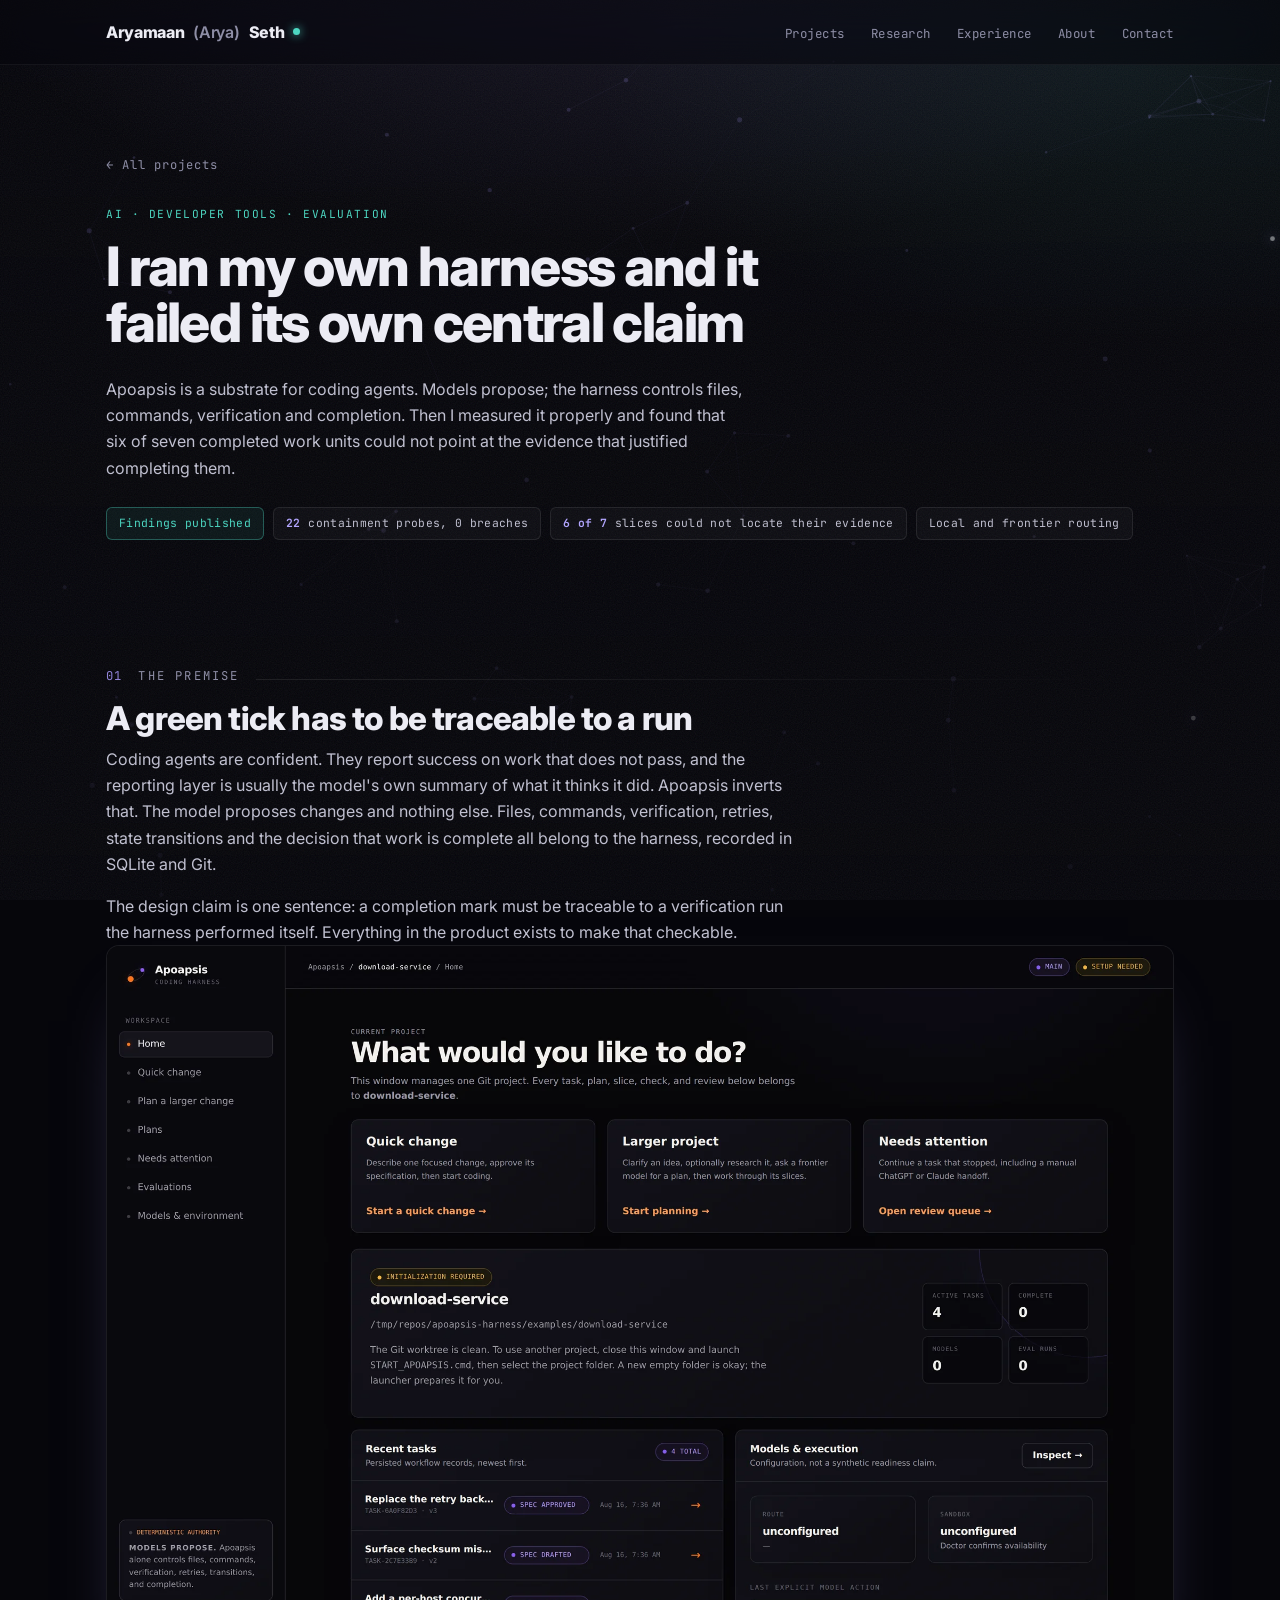
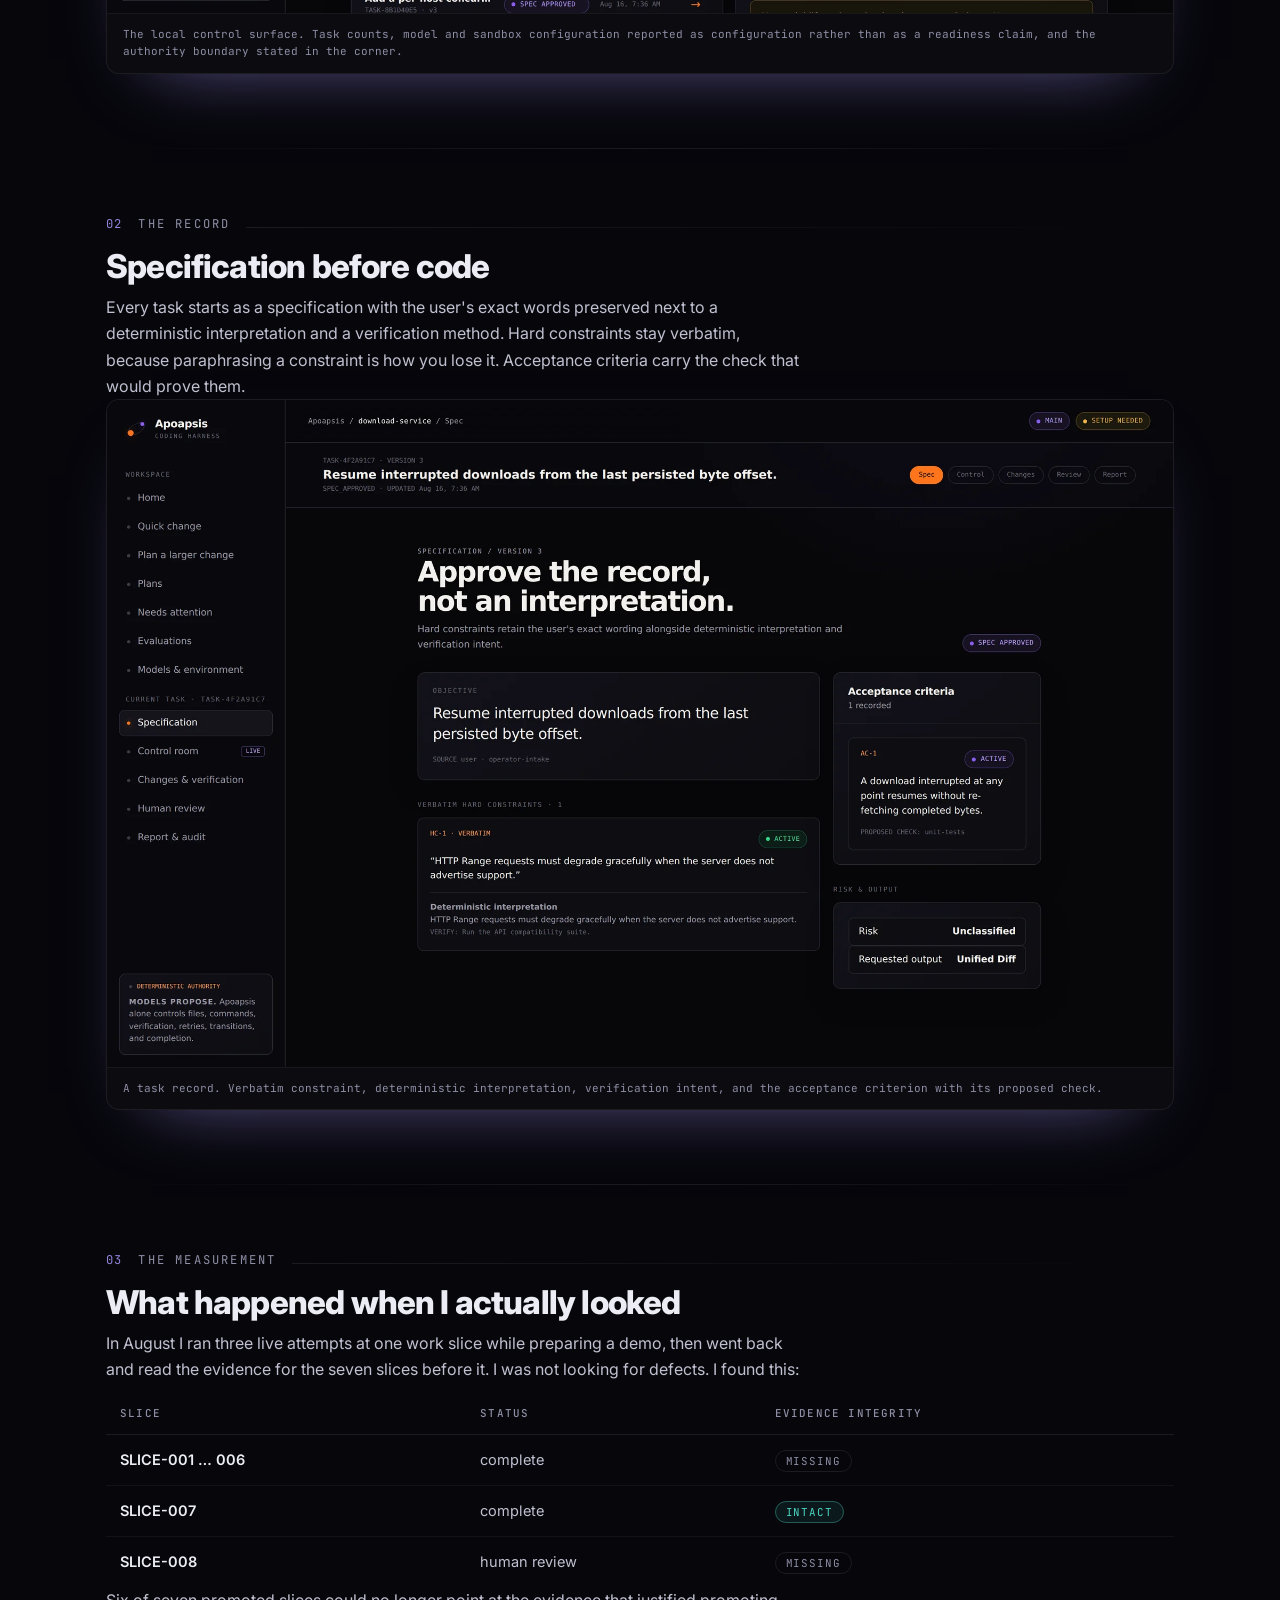
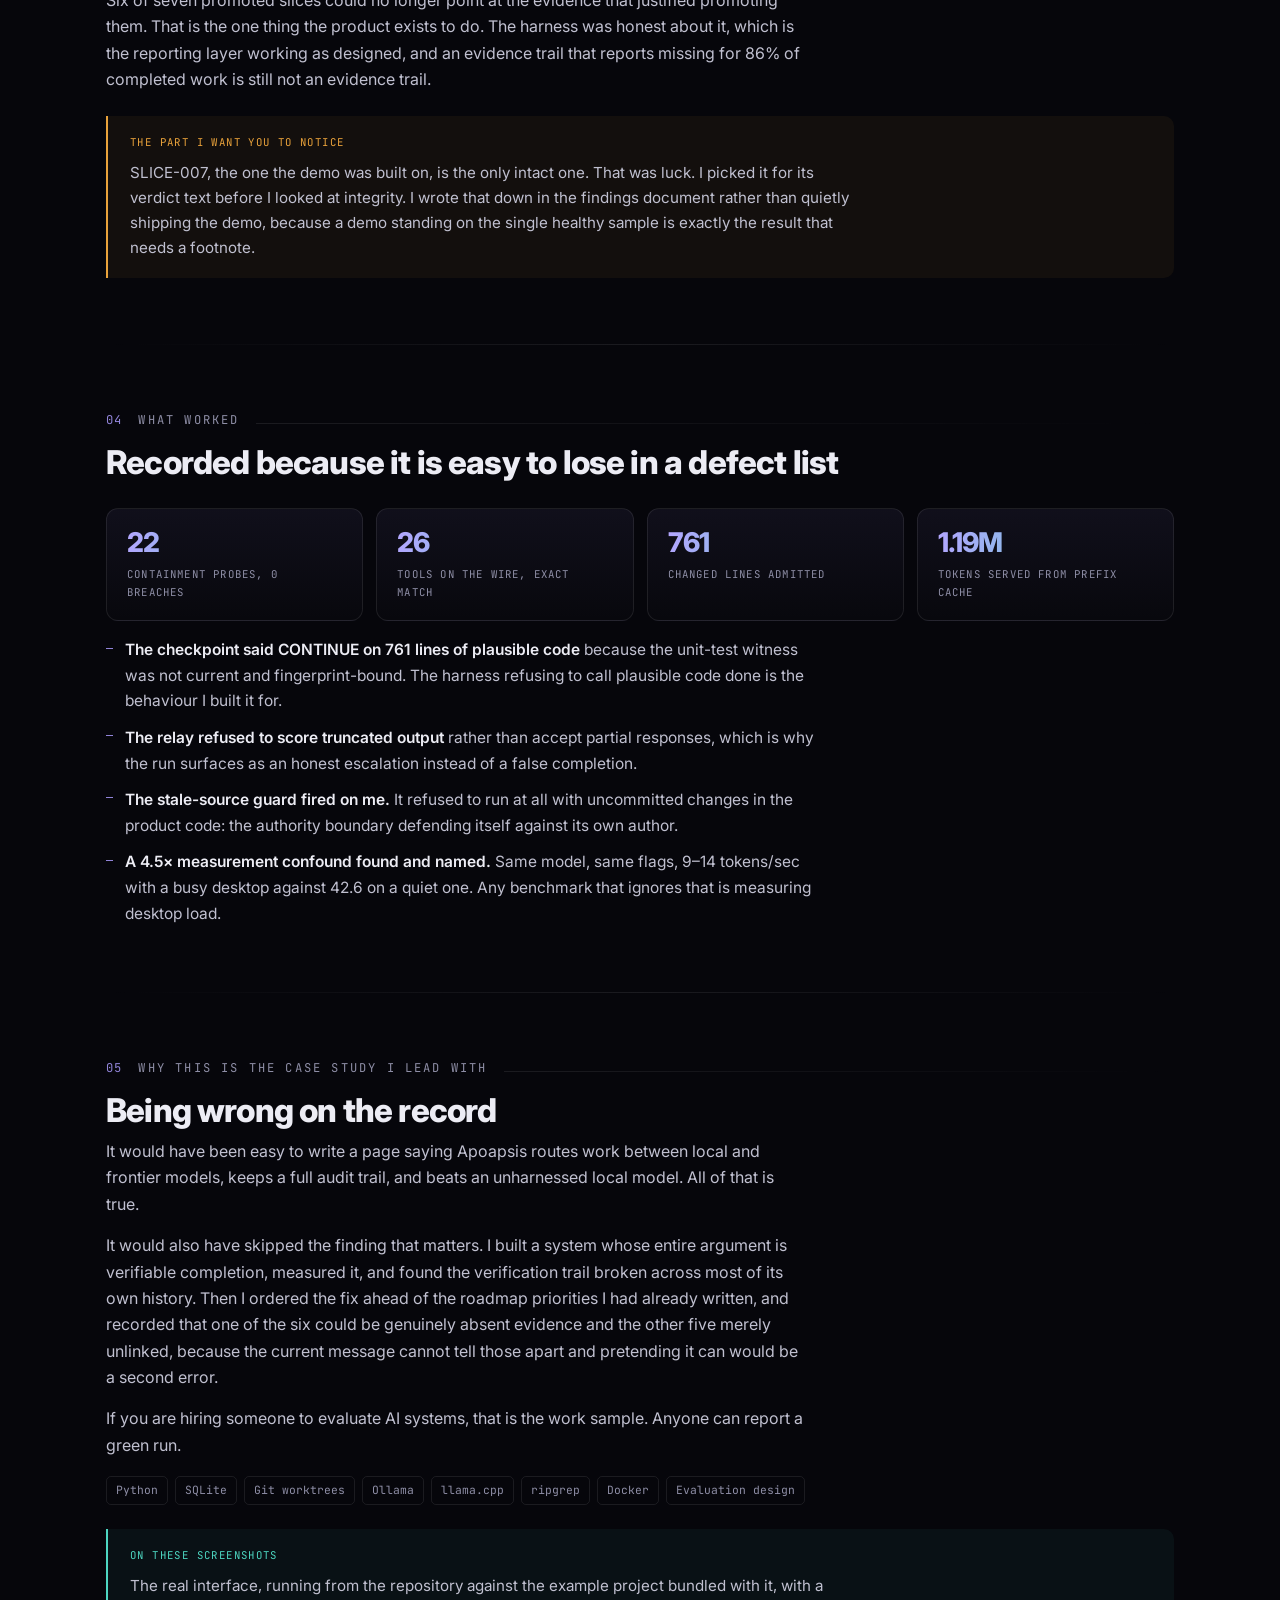
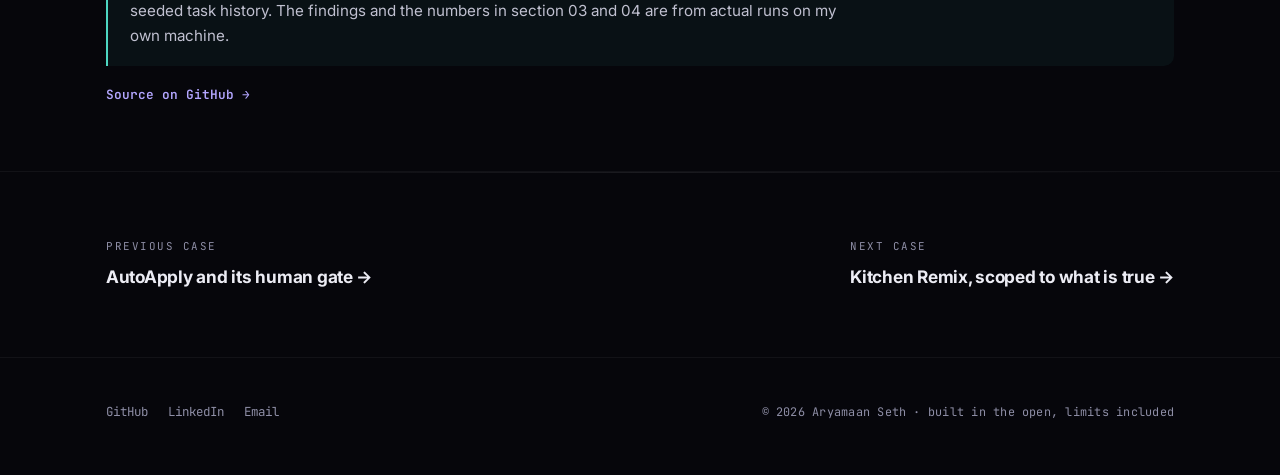
==== projects/apoapsis.html @ 11e4b6fd "Add case-study pages for all five projects - Verity: rewritten from paper-only to live on real capit" ====
<!DOCTYPE html>
<html lang="en">
<head>
<meta charset="UTF-8">
<meta name="viewport" content="width=device-width, initial-scale=1.0">
<title>Apoapsis Harness — verification layer for coding agents | Aryamaan Seth</title>
<meta name="description" content="A harness where models propose and the system controls verification. Then I measured it and found six of seven completed slices could not locate their own evidence.">
<meta name="author" content="Aryamaan Seth">
<meta property="og:title" content="Apoapsis Harness — verification layer for coding agents | Aryamaan Seth">
<meta property="og:description" content="A harness where models propose and the system controls verification. Then I measured it and found six of seven completed slices could not locate their own evidence.">
<meta property="og:type" content="article">
<meta property="og:url" content="https://adrianseth1.github.io/projects/apoapsis.html">
<meta property="og:image" content="https://adrianseth1.github.io/assets/apoapsis-overview.webp">
<meta name="twitter:card" content="summary_large_image">
<meta name="twitter:title" content="Apoapsis Harness — verification layer for coding agents | Aryamaan Seth">
<meta name="twitter:description" content="A harness where models propose and the system controls verification. Then I measured it and found six of seven completed slices could not locate their own evidence.">
<meta name="twitter:image" content="https://adrianseth1.github.io/assets/apoapsis-overview.webp">
<link rel="icon" type="image/svg+xml" href="../favicon.svg">
<link rel="icon" type="image/png" sizes="32x32" href="../favicon-32.png">
<link rel="apple-touch-icon" href="../apple-touch-icon.png">
<link rel="canonical" href="https://adrianseth1.github.io/projects/apoapsis.html">
<meta name="theme-color" content="#06060b">
<link rel="preconnect" href="https://fonts.googleapis.com">
<link rel="preconnect" href="https://fonts.gstatic.com" crossorigin>
<link href="https://fonts.googleapis.com/css2?family=Inter:wght@400;500;600;700;800;900&family=JetBrains+Mono:wght@400;500;600&display=swap" rel="stylesheet">
<link rel="stylesheet" href="../assets/site.css">
</head>
<body class="case">

<a class="skip-link" href="#story">Skip to the case study</a>
<div class="progress" id="prog"></div>
<canvas id="neural" aria-hidden="true"></canvas>
<div class="veil" aria-hidden="true"></div>
<div class="grain" aria-hidden="true"></div>

<nav id="nav">
  <div class="nav-in">
    <a href="../index.html#top" class="logo">Aryamaan <span class="alias">(Arya)</span> Seth<span class="dot"></span></a>
    <ul id="menu">
      <li><a href="../index.html#projects">Projects</a></li>
      <li><a href="../index.html#research">Research</a></li>
      <li><a href="../index.html#experience">Experience</a></li>
      <li><a href="../index.html#about">About</a></li>
      <li><a href="../index.html#contact">Contact</a></li>
    </ul>
    <button class="burger" id="burger" aria-label="Menu" aria-controls="menu" aria-expanded="false">
      <span></span><span></span><span></span>
    </button>
  </div>
</nav>

<main id="top">

<header class="case-hero"><div class="wrap">
  <a class="backlink" href="../index.html#projects">&larr; All projects</a>
  <span class="ptag">AI &middot; Developer tools &middot; Evaluation</span>
  <h1 class="fade">I ran my own harness and it failed its own central claim</h1>
  <p class="sub fade" style="animation-delay:.15s">Apoapsis is a substrate for coding agents. Models propose; the
    harness controls files, commands, verification and completion. Then I measured it properly and found that six of
    seven completed work units could not point at the evidence that justified completing them.</p>
  <div class="badges fade" style="animation-delay:.28s">
    <span class="badge hot">Findings published</span>
    <span class="badge"><b>22</b> containment probes, 0 breaches</span>
    <span class="badge"><b>6 of 7</b> slices could not locate their evidence</span>
    <span class="badge">Local and frontier routing</span>
  </div>
</div></header>

<section id="story"><div class="wrap">
  <div class="shead rv"><span class="snum">01</span><span class="slabel">The premise</span><span class="srule"></span></div><h2 class="rv">A green tick has to be traceable to a run</h2>
  <p>Coding agents are confident. They report success on work that does not pass, and the reporting layer is usually
  the model's own summary of what it thinks it did. Apoapsis inverts that. The model proposes changes and nothing
  else. Files, commands, verification, retries, state transitions and the decision that work is complete all belong to
  the harness, recorded in SQLite and Git.</p>
  <p>The design claim is one sentence: a completion mark must be traceable to a verification run the harness performed
  itself. Everything in the product exists to make that checkable.</p>
  <figure class="fig rv">
  <a href="../assets/apoapsis-overview.webp" target="_blank" rel="noopener"><img src="../assets/apoapsis-overview.webp" alt="The local control surface. Task counts, model and sandbox configuration reported as configuration rather than as a readiness claim, and the authority boundary stated in the corner." loading="lazy"></a>
  <figcaption>The local control surface. Task counts, model and sandbox configuration reported as configuration rather than as a readiness claim, and the authority boundary stated in the corner.</figcaption>
</figure>
</div></section>

<section><div class="wrap">
  <div class="shead rv"><span class="snum">02</span><span class="slabel">The record</span><span class="srule"></span></div><h2 class="rv">Specification before code</h2>
  <p>Every task starts as a specification with the user's exact words preserved next to a deterministic interpretation
  and a verification method. Hard constraints stay verbatim, because paraphrasing a constraint is how you lose it.
  Acceptance criteria carry the check that would prove them.</p>
  <figure class="fig rv">
  <a href="../assets/apoapsis-task.webp" target="_blank" rel="noopener"><img src="../assets/apoapsis-task.webp" alt="A task record. Verbatim constraint, deterministic interpretation, verification intent, and the acceptance criterion with its proposed check." loading="lazy"></a>
  <figcaption>A task record. Verbatim constraint, deterministic interpretation, verification intent, and the acceptance criterion with its proposed check.</figcaption>
</figure>
</div></section>

<section><div class="wrap">
  <div class="shead rv"><span class="snum">03</span><span class="slabel">The measurement</span><span class="srule"></span></div><h2 class="rv">What happened when I actually looked</h2>
  <p>In August I ran three live attempts at one work slice while preparing a demo, then went back and read the
  evidence for the seven slices before it. I was not looking for defects. I found this:</p>
  <table class="tbl">
    <thead><tr><th>Slice</th><th>Status</th><th>Evidence integrity</th></tr></thead>
    <tbody>
      <tr><td><b>SLICE-001 &hellip; 006</b></td><td>complete</td><td><span class="tier low">missing</span></td></tr>
      <tr><td><b>SLICE-007</b></td><td>complete</td><td><span class="tier ok">intact</span></td></tr>
      <tr><td><b>SLICE-008</b></td><td>human review</td><td><span class="tier low">missing</span></td></tr>
    </tbody>
  </table>
  <p>Six of seven promoted slices could no longer point at the evidence that justified promoting them. That is the one
  thing the product exists to do. The harness was honest about it, which is the reporting layer working as designed,
  and an evidence trail that reports missing for 86% of completed work is still not an evidence trail.</p>
  <div class="callout warn rv">
    <span class="lbl">The part I want you to notice</span>
    <p>SLICE-007, the one the demo was built on, is the only intact one. That was luck. I picked it for its verdict
    text before I looked at integrity. I wrote that down in the findings document rather than quietly shipping the
    demo, because a demo standing on the single healthy sample is exactly the result that needs a footnote.</p>
  </div>
</div></section>

<section><div class="wrap">
  <div class="shead rv"><span class="snum">04</span><span class="slabel">What worked</span><span class="srule"></span></div><h2 class="rv">Recorded because it is easy to lose in a defect list</h2>
  <div class="metrics"><div class="metric rv"><div class="v">22</div><div class="k">containment probes, 0 breaches</div></div><div class="metric rv"><div class="v">26</div><div class="k">tools on the wire, exact match</div></div><div class="metric rv"><div class="v">761</div><div class="k">changed lines admitted</div></div><div class="metric rv"><div class="v">1.19M</div><div class="k">tokens served from prefix cache</div></div></div>
  <ul class="plain">
    <li><b>The checkpoint said CONTINUE on 761 lines of plausible code</b> because the unit-test witness was not
    current and fingerprint-bound. The harness refusing to call plausible code done is the behaviour I built it
    for.</li>
    <li><b>The relay refused to score truncated output</b> rather than accept partial responses, which is why the run
    surfaces as an honest escalation instead of a false completion.</li>
    <li><b>The stale-source guard fired on me.</b> It refused to run at all with uncommitted changes in the product
    code: the authority boundary defending itself against its own author.</li>
    <li><b>A 4.5&times; measurement confound found and named.</b> Same model, same flags, 9&ndash;14 tokens/sec with a
    busy desktop against 42.6 on a quiet one. Any benchmark that ignores that is measuring desktop load.</li>
  </ul>
</div></section>

<section><div class="wrap">
  <div class="shead rv"><span class="snum">05</span><span class="slabel">Why this is the case study I lead with</span><span class="srule"></span></div><h2 class="rv">Being wrong on the record</h2>
  <p>It would have been easy to write a page saying Apoapsis routes work between local and frontier models, keeps a
  full audit trail, and beats an unharnessed local model. All of that is true.</p>
  <p>It would also have skipped the finding that matters. I built a system whose entire argument is verifiable
  completion, measured it, and found the verification trail broken across most of its own history. Then I ordered the
  fix ahead of the roadmap priorities I had already written, and recorded that one of the six could be genuinely
  absent evidence and the other five merely unlinked, because the current message cannot tell those apart and
  pretending it can would be a second error.</p>
  <p>If you are hiring someone to evaluate AI systems, that is the work sample. Anyone can report a green run.</p>
  <div class="stack rv"><span>Python</span><span>SQLite</span><span>Git worktrees</span><span>Ollama</span><span>llama.cpp</span><span>ripgrep</span><span>Docker</span><span>Evaluation design</span></div>
  <div class="callout rv">
    <span class="lbl">On these screenshots</span>
    <p>The real interface, running from the repository against the example project bundled with it, with a seeded task
    history. The findings and the numbers in section 03 and 04 are from actual runs on my own machine.</p>
  </div>
  <div class="plinks">
    <a class="repo strong" href="https://github.com/AdrianSeth1/apoapsis-harness">Source on GitHub <span class="arw">&rarr;</span></a>
  </div>
</div></section>

<section class="case-next"><div class="wrap row">
  <div><span>Previous case</span><a href="../projects/autoapply.html">AutoApply and its human gate &rarr;</a></div>
  <div><span>Next case</span><a href="../projects/kitchen-remix.html">Kitchen Remix, scoped to what is true &rarr;</a></div>
</div></section>

</main>

<footer><div class="wrap foot-in">
  <div class="foot-links">
    <a href="https://github.com/AdrianSeth1">GitHub</a>
    <a href="https://www.linkedin.com/in/aryamaanseth/">LinkedIn</a>
    <a href="mailto:aryamaanseth@gmail.com">Email</a>
  </div>
  <div class="sig">&copy; 2026 Aryamaan Seth &middot; built in the open, limits included</div>
</div></footer>
<script src="../assets/site.js" defer></script>
</body>
</html>
---- assets/site.css ----
:root{
    --bg:#06060b;
    --bg-lift:rgba(255,255,255,.028);
    --line:rgba(255,255,255,.085);
    --line-soft:rgba(255,255,255,.05);
    --text:#ececf4;
    --dim:#c0c0d0;
    --muted:#8e8ea6;
    --violet:#9184d9;
    --violet-hot:#b3a6ff;
    --teal:#4dd6c1;
    --maxw:1120px;
    --font:"Inter",system-ui,-apple-system,"Segoe UI",Roboto,Helvetica,Arial,sans-serif;
    --mono:"JetBrains Mono",ui-monospace,SFMono-Regular,Menlo,monospace;
  }

  *{margin:0;padding:0;box-sizing:border-box}
  html{scroll-behavior:smooth;-webkit-text-size-adjust:100%}
  body{
    background:var(--bg);color:var(--text);font-family:var(--font);
    line-height:1.65;overflow-x:hidden;-webkit-font-smoothing:antialiased;
  }
  ::selection{background:rgba(145,132,217,.35);color:#fff}
  :focus-visible{outline:2px solid var(--teal);outline-offset:3px;border-radius:3px}
  a{color:inherit;text-decoration:none}
  img{max-width:100%}
  .skip-link{position:fixed;z-index:100;top:10px;left:10px;padding:9px 13px;border-radius:6px;
    background:var(--teal);color:#06110f;font-weight:700;transform:translateY(-160%);transition:transform .2s}
  .skip-link:focus{transform:none}

  /* ─── background layers ─────────────────────────────── */
  #neural{position:fixed;inset:0;z-index:0;display:block}
  .veil{
    position:fixed;inset:0;z-index:1;pointer-events:none;
    background:
      radial-gradient(90% 60% at 50% -10%, rgba(145,132,217,.14), transparent 62%),
      radial-gradient(70% 50% at 88% 8%, rgba(77,214,193,.07), transparent 60%),
      linear-gradient(180deg, rgba(6,6,11,.30) 0%, rgba(6,6,11,.62) 45%, rgba(6,6,11,.86) 100%);
  }
  .grain{
    position:fixed;inset:0;z-index:1;pointer-events:none;opacity:.22;
    background-image:url("data:image/svg+xml,%3Csvg xmlns='http://www.w3.org/2000/svg' width='140' height='140'%3E%3Cfilter id='n'%3E%3CfeTurbulence type='fractalNoise' baseFrequency='.85' numOctaves='3'/%3E%3C/filter%3E%3Crect width='140' height='140' filter='url(%23n)' opacity='.32'/%3E%3C/svg%3E");
  }
  nav,main,footer,.progress{position:relative;z-index:3}

  /* ─── scroll progress ───────────────────────────────── */
  .progress{position:fixed;top:0;left:0;height:2px;width:0;z-index:60;
    background:linear-gradient(90deg,var(--violet),var(--teal));
    box-shadow:0 0 12px rgba(145,132,217,.7)}

  /* ─── nav ───────────────────────────────────────────── */
  nav{position:fixed;top:0;left:0;right:0;z-index:50;
    background:rgba(6,6,11,.55);backdrop-filter:blur(16px) saturate(140%);
    border-bottom:1px solid var(--line-soft);transition:background .3s,border-color .3s}
  nav.stuck{background:rgba(6,6,11,.82);border-bottom-color:var(--line)}
  .nav-in{max-width:var(--maxw);margin:0 auto;padding:0 26px;height:64px;
    display:flex;align-items:center;justify-content:space-between;gap:20px}
  .logo{font-weight:800;letter-spacing:-.02em;font-size:1rem;display:flex;align-items:center;gap:9px;white-space:nowrap}
  .logo .alias{color:var(--muted);font-weight:600}
  .logo .dot{width:7px;height:7px;border-radius:50%;background:var(--teal);
    box-shadow:0 0 10px var(--teal);animation:breathe 3.4s ease-in-out infinite}
  @keyframes breathe{0%,100%{opacity:1;transform:scale(1)}50%{opacity:.45;transform:scale(.78)}}
  nav ul{display:flex;gap:26px;list-style:none}
  nav ul a{font-family:var(--mono);font-size:.78rem;letter-spacing:.04em;color:var(--muted);
    position:relative;padding:4px 0;transition:color .25s}
  nav ul a:hover{color:var(--text)}
  nav ul a.on{color:var(--text)}
  nav ul a::after{content:"";position:absolute;left:0;right:100%;bottom:-2px;height:1.5px;border-radius:2px;
    background:linear-gradient(90deg,var(--violet),var(--teal));transition:right .3s cubic-bezier(.2,.7,.3,1)}
  nav ul a.on::after,nav ul a:hover::after{right:0}
  .burger{display:none;background:none;border:0;cursor:pointer;width:40px;height:40px;padding:9px}
  .burger span{display:block;width:20px;height:1.6px;background:var(--text);margin:4px auto;border-radius:2px;
    transition:transform .3s,opacity .3s}
  nav.open .burger span:nth-child(1){transform:translateY(5.6px) rotate(45deg)}
  nav.open .burger span:nth-child(2){opacity:0}
  nav.open .burger span:nth-child(3){transform:translateY(-5.6px) rotate(-45deg)}

  /* ─── layout ────────────────────────────────────────── */
  .wrap{max-width:var(--maxw);margin:0 auto;padding:0 26px}
  section{padding:104px 0;position:relative}
  section + section::before{content:"";position:absolute;top:0;left:0;right:0;height:1px;
    background:linear-gradient(90deg,transparent 8%,var(--line) 50%,transparent 92%)}

  /* ─── hero ──────────────────────────────────────────── */
  .hero{position:relative;min-height:100vh;min-height:100svh;
    display:flex;flex-direction:column;justify-content:center;padding:120px 0 90px}
  .eyebrow{font-family:var(--mono);font-size:.74rem;letter-spacing:.16em;text-transform:uppercase;
    color:var(--teal);display:flex;align-items:center;gap:11px;margin-bottom:26px}
  .eyebrow::before{content:"";width:26px;height:1px;background:var(--teal);opacity:.6}
  h1{font-size:clamp(2.5rem,7.2vw,5rem);line-height:1.03;font-weight:800;letter-spacing:-.035em;max-width:15ch}
  h1 em{font-style:normal;
    background:linear-gradient(100deg,var(--violet-hot) 0%,var(--teal) 92%);
    -webkit-background-clip:text;background-clip:text;color:transparent}
  .sub{margin-top:26px;max-width:58ch;color:var(--dim);font-size:clamp(1rem,1.5vw,1.16rem)}
  .readouts{display:flex;flex-wrap:wrap;gap:9px;margin-top:34px}
  .readout{font-family:var(--mono);font-size:.74rem;letter-spacing:.02em;color:var(--dim);
    border:1px solid var(--line);background:rgba(255,255,255,.03);backdrop-filter:blur(8px);
    border-radius:6px;padding:7px 13px;display:flex;align-items:center;gap:8px;transition:border-color .3s,transform .3s}
  .readout:hover{border-color:rgba(145,132,217,.5);transform:translateY(-2px)}
  .readout b{color:var(--violet-hot);font-weight:600}
  .readout::before{content:"";width:4px;height:4px;border-radius:50%;background:var(--teal);flex:none;opacity:.8}
  .cta{display:flex;gap:13px;flex-wrap:wrap;margin-top:40px}
  .btn{font-size:.92rem;font-weight:600;padding:13px 24px;border-radius:8px;
    transition:transform .28s cubic-bezier(.2,.7,.3,1),box-shadow .28s,border-color .28s,background .28s;
    display:inline-flex;align-items:center;gap:9px}
  .btn.primary{background:linear-gradient(100deg,var(--violet) 0%,#7d6fd0 55%,var(--teal) 190%);color:#0a0813;
    box-shadow:0 10px 34px -12px rgba(145,132,217,.85)}
  .btn.primary:hover{transform:translateY(-3px);box-shadow:0 18px 44px -12px rgba(145,132,217,1)}
  .btn.ghost{border:1px solid var(--line);color:var(--text);background:rgba(255,255,255,.02);backdrop-filter:blur(8px)}
  .btn.ghost:hover{transform:translateY(-3px);border-color:rgba(145,132,217,.55);background:rgba(145,132,217,.09)}
  .btn .arw{transition:transform .28s}
  .btn:hover .arw{transform:translateX(3px)}
  .hint{position:absolute;bottom:34px;left:26px;font-family:var(--mono);font-size:.68rem;
    letter-spacing:.22em;text-transform:uppercase;color:var(--muted);display:flex;align-items:center;gap:10px}
  .hint i{display:block;width:1px;height:34px;background:linear-gradient(180deg,var(--teal),transparent);
    animation:drip 2.4s ease-in-out infinite}
  @keyframes drip{0%,100%{opacity:.25;transform:scaleY(.5);transform-origin:top}50%{opacity:1;transform:scaleY(1)}}
  .fade{opacity:0;animation:rise .85s cubic-bezier(.2,.7,.3,1) forwards}
  @keyframes rise{from{opacity:0;transform:translateY(24px)}to{opacity:1;transform:none}}

  /* ─── section headers ───────────────────────────────── */
  .shead{display:flex;align-items:baseline;gap:16px;margin-bottom:14px}
  .snum{font-family:var(--mono);font-size:.76rem;color:var(--violet);letter-spacing:.1em}
  .slabel{font-family:var(--mono);font-size:.76rem;letter-spacing:.18em;text-transform:uppercase;color:var(--muted)}
  .srule{flex:1;height:1px;background:linear-gradient(90deg,var(--line),transparent)}
  h2{font-size:clamp(1.75rem,3.6vw,2.5rem);font-weight:800;letter-spacing:-.025em;line-height:1.15}
  .lede{color:var(--muted);max-width:62ch;margin-top:12px;font-size:1rem}

  /* ─── project slabs ─────────────────────────────────── */
  .projects{margin-top:52px;display:flex;flex-direction:column;gap:18px}
  .proj{position:relative;overflow:hidden;border:1px solid var(--line);border-radius:16px;
    background:linear-gradient(180deg,rgba(255,255,255,.035),rgba(255,255,255,.012));
    backdrop-filter:blur(10px);padding:30px 32px;display:grid;grid-template-columns:64px 1fr;gap:6px 22px;
    transition:transform .4s cubic-bezier(.2,.7,.3,1),border-color .4s,box-shadow .4s}
  .proj::before{content:"";position:absolute;inset:0;pointer-events:none;opacity:0;transition:opacity .4s;
    background:radial-gradient(460px circle at var(--mx,50%) var(--my,50%),rgba(145,132,217,.16),transparent 62%)}
  .proj:hover::before{opacity:1}
  .proj:hover{transform:translateY(-4px);border-color:rgba(145,132,217,.42);
    box-shadow:0 22px 60px -30px rgba(145,132,217,.75)}
  .proj .idx{font-family:var(--mono);font-size:.78rem;color:var(--violet);
    padding-top:5px;letter-spacing:.06em;position:relative}
  .proj .idx::after{content:"";position:absolute;left:2px;top:34px;bottom:2px;width:1px;
    background:linear-gradient(180deg,rgba(145,132,217,.5),transparent)}
  .ptag{font-family:var(--mono);font-size:.7rem;letter-spacing:.14em;text-transform:uppercase;color:var(--teal)}
  .proj h3{font-size:1.34rem;font-weight:700;letter-spacing:-.02em;margin:7px 0 0;
    display:flex;align-items:center;flex-wrap:wrap;gap:10px}
  .live{font-family:var(--mono);font-size:.66rem;letter-spacing:.1em;text-transform:uppercase;font-weight:600;
    color:var(--teal);border:1px solid rgba(77,214,193,.38);background:rgba(77,214,193,.1);
    border-radius:999px;padding:3px 11px;display:inline-flex;align-items:center;gap:7px}
  .live::before{content:"";width:5px;height:5px;border-radius:50%;background:var(--teal);
    box-shadow:0 0 0 0 rgba(77,214,193,.7);animation:ping 2s cubic-bezier(.2,.7,.3,1) infinite}
  @keyframes ping{0%{box-shadow:0 0 0 0 rgba(77,214,193,.6)}70%{box-shadow:0 0 0 7px rgba(77,214,193,0)}100%{box-shadow:0 0 0 0 rgba(77,214,193,0)}}
  .proj p{color:var(--dim);margin-top:12px;font-size:.98rem;max-width:74ch}
  .deep{margin-top:16px;border-top:1px solid var(--line-soft)}
  .deep summary{cursor:pointer;list-style:none;font-family:var(--mono);font-size:.74rem;letter-spacing:.1em;
    text-transform:uppercase;color:var(--violet-hot);padding:13px 0 0;display:flex;align-items:center;gap:9px;
    transition:color .25s}
  .deep summary::-webkit-details-marker{display:none}
  .deep summary:hover{color:var(--teal)}
  .deep summary .pm{width:13px;height:13px;position:relative;flex:none}
  .deep summary .pm::before,.deep summary .pm::after{content:"";position:absolute;background:currentColor;
    border-radius:2px;transition:transform .3s cubic-bezier(.2,.7,.3,1)}
  .deep summary .pm::before{left:0;right:0;top:6px;height:1.5px}
  .deep summary .pm::after{top:0;bottom:0;left:6px;width:1.5px}
  .deep[open] summary .pm::after{transform:rotate(90deg)}
  .deep .body{color:var(--muted);font-size:.94rem;padding:12px 0 4px;max-width:76ch;
    border-left:2px solid rgba(145,132,217,.35);padding-left:16px;margin-top:10px;
    animation:unfold .4s ease}
  @keyframes unfold{from{opacity:0;transform:translateY(-6px)}to{opacity:1;transform:none}}
  .stack{display:flex;flex-wrap:wrap;gap:7px;margin-top:18px}
  .stack span{font-family:var(--mono);font-size:.71rem;color:var(--muted);border:1px solid var(--line);
    border-radius:5px;padding:4px 9px;transition:color .25s,border-color .25s}
  .proj:hover .stack span{color:var(--dim);border-color:rgba(255,255,255,.14)}
  .repo{margin-top:18px;font-family:var(--mono);font-size:.8rem;color:var(--teal);
    display:inline-flex;align-items:center;gap:8px;transition:gap .25s}
  .repo:hover{gap:12px}
  .proj-featured{border-color:rgba(77,214,193,.32);background:
    linear-gradient(180deg,rgba(77,214,193,.055),rgba(255,255,255,.014))}
  .evidence-figure{margin-top:22px;border:1px solid var(--line);border-radius:12px;overflow:hidden;
    background:#080d0f;box-shadow:0 24px 60px -42px rgba(77,214,193,.8)}
  .evidence-figure a{display:block;line-height:0}
  .evidence-figure img{display:block;width:100%;height:auto}
  .evidence-figure figcaption{padding:11px 14px;line-height:1.5;font-family:var(--mono);
    font-size:.68rem;color:var(--muted);border-top:1px solid var(--line-soft)}
  .walkthrough{margin-top:20px;border:1px solid var(--line);border-radius:12px;padding:20px;
    background:rgba(0,0,0,.18)}
  .walk-head{display:flex;align-items:baseline;justify-content:space-between;gap:16px;margin-bottom:13px}
  .walk-head h4{font-size:1rem;letter-spacing:-.01em}
  .walk-head span{font-family:var(--mono);font-size:.66rem;color:var(--teal);text-transform:uppercase;letter-spacing:.1em}
  .walkthrough ol{list-style:none;display:grid;grid-template-columns:1fr 1fr;gap:10px}
  .walkthrough li{border:1px solid var(--line-soft);border-radius:9px;padding:13px 14px;
    color:var(--dim);font-size:.86rem;background:rgba(255,255,255,.018)}
  .walkthrough li b{display:block;color:var(--text);font-size:.85rem;margin-bottom:4px}
  .walkthrough .step{font-family:var(--mono);color:var(--violet-hot);margin-right:7px}
  .ownership{margin-top:12px;display:grid;grid-template-columns:1fr 1fr 1fr;gap:10px}
  .owner-card{border:1px solid var(--line);border-radius:10px;padding:15px;background:rgba(255,255,255,.018)}
  .owner-card h4{font-family:var(--mono);font-size:.68rem;letter-spacing:.12em;text-transform:uppercase;
    color:var(--teal);margin-bottom:7px}
  .owner-card p{font-size:.84rem;line-height:1.55;margin:0;color:var(--muted)}
  .honesty-note{margin-top:14px;padding:11px 14px;border-left:2px solid var(--teal);
    background:rgba(77,214,193,.055);color:var(--dim);font-size:.86rem}
  #verity,#verity-walkthrough{scroll-margin-top:84px}

  /* ─── item grid ─────────────────────────────────────── */
  .grid2{display:grid;grid-template-columns:1fr 1fr;gap:16px;margin-top:46px}
  .item{position:relative;overflow:hidden;border:1px solid var(--line);border-radius:14px;padding:24px 26px;
    background:linear-gradient(180deg,rgba(255,255,255,.03),rgba(255,255,255,.008));backdrop-filter:blur(10px);
    display:flex;flex-direction:column;transition:transform .35s cubic-bezier(.2,.7,.3,1),border-color .35s}
  .item::before{content:"";position:absolute;inset:0;pointer-events:none;opacity:0;transition:opacity .35s;
    background:radial-gradient(340px circle at var(--mx,50%) var(--my,50%),rgba(145,132,217,.14),transparent 62%)}
  .item:hover::before{opacity:1}
  .item:hover{transform:translateY(-4px);border-color:rgba(145,132,217,.4)}
  .item h3{font-size:1.04rem;font-weight:700;letter-spacing:-.01em;line-height:1.35}
  .when{font-family:var(--mono);font-size:.71rem;color:var(--teal);letter-spacing:.03em;margin-top:8px;display:block}
  .item p{color:var(--muted);font-size:.93rem;margin-top:11px}
  .item .repo{margin-top:auto;padding-top:16px}

  /* ─── about / now ───────────────────────────────────── */
  .about-grid{display:grid;grid-template-columns:1.15fr .85fr;gap:44px;margin-top:34px;align-items:start}
  .about-grid p{color:var(--dim);font-size:1rem}
  .about-grid p + p{margin-top:16px}
  .now{border:1px solid var(--line);border-radius:14px;padding:24px 26px;
    background:linear-gradient(180deg,rgba(145,132,217,.09),rgba(255,255,255,.01));backdrop-filter:blur(10px);
    position:sticky;top:96px}
  .now h3{font-family:var(--mono);font-size:.74rem;letter-spacing:.18em;text-transform:uppercase;
    color:var(--teal);display:flex;align-items:center;gap:9px;margin-bottom:14px}
  .now h3::before{content:"";width:5px;height:5px;border-radius:50%;background:var(--teal);
    box-shadow:0 0 0 0 rgba(77,214,193,.7);animation:ping 2s cubic-bezier(.2,.7,.3,1) infinite}
  .now ul{list-style:none;display:flex;flex-direction:column;gap:11px}
  .now li{color:var(--dim);font-size:.93rem;padding-left:18px;position:relative}
  .now li::before{content:"";position:absolute;left:0;top:.62em;width:6px;height:1px;background:var(--violet)}

  /* ─── contact ───────────────────────────────────────── */
  .contact-h{font-size:clamp(2rem,5.2vw,3.4rem);font-weight:800;letter-spacing:-.035em;line-height:1.08;max-width:16ch}
  .mail{display:inline-block;margin-top:26px;font-size:clamp(1.1rem,2.8vw,1.9rem);font-weight:700;
    letter-spacing:-.025em;background:linear-gradient(100deg,var(--violet-hot),var(--teal));
    -webkit-background-clip:text;background-clip:text;color:transparent;
    border-bottom:1px solid rgba(145,132,217,.35);padding-bottom:4px;transition:border-color .3s}
  .mail:hover{border-color:var(--teal)}

  /* ─── footer ────────────────────────────────────────── */
  footer{padding:44px 0 52px;border-top:1px solid var(--line-soft);color:var(--muted);font-size:.86rem}
  .foot-in{display:flex;justify-content:space-between;align-items:center;gap:20px;flex-wrap:wrap}
  .foot-links{display:flex;gap:20px;font-family:var(--mono);font-size:.78rem}
  .foot-links a{transition:color .25s}
  .foot-links a:hover{color:var(--teal)}
  .sig{font-family:var(--mono);font-size:.74rem;letter-spacing:.02em}

  /* ─── reveal ────────────────────────────────────────── */
  .rv{opacity:0;transform:translateY(28px);transition:opacity .8s cubic-bezier(.2,.7,.3,1),transform .8s cubic-bezier(.2,.7,.3,1)}
  .rv.in{opacity:1;transform:none}

  /* ─── responsive ────────────────────────────────────── */
  @media(max-width:900px){
    .about-grid{grid-template-columns:1fr;gap:26px}
    .now{position:static}
    .ownership{grid-template-columns:1fr}
  }
  @media(max-width:760px){
    .grid2{grid-template-columns:1fr}
    section{padding:76px 0}
    .proj{grid-template-columns:1fr;padding:26px 22px;gap:0}
    .proj .idx{grid-row:auto;padding-top:0;margin-bottom:10px}
    .proj .idx::after{display:none}
    .burger{display:block}
    nav ul{position:absolute;top:64px;left:0;right:0;flex-direction:column;gap:0;
      background:rgba(6,6,11,.96);backdrop-filter:blur(18px);border-bottom:1px solid var(--line);
      max-height:0;overflow:hidden;visibility:hidden;pointer-events:none;
      transition:max-height .35s cubic-bezier(.2,.7,.3,1),visibility 0s linear .35s}
    nav.open ul{max-height:300px;visibility:visible;pointer-events:auto;transition-delay:0s}
    nav ul li{border-top:1px solid var(--line-soft)}
    nav ul a{display:block;padding:15px 26px;font-size:.85rem}
    nav ul a::after{display:none}
    .walkthrough{padding:16px}
    .walkthrough ol{grid-template-columns:1fr}
    .walk-head{align-items:flex-start;flex-direction:column;gap:3px}
    .evidence-figure figcaption{font-size:.63rem}
    .hint{display:none}
  }
  @media(prefers-reduced-motion:reduce){
    *,*::before,*::after{animation:none!important;transition:none!important;scroll-behavior:auto!important}
    .rv,.fade{opacity:1;transform:none}
    #neural{display:none}
  }

  /* ══════════════════════════════════════════════════════════════
     CASE STUDY PAGES
     ══════════════════════════════════════════════════════════════ */

  /* ─── case hero ─────────────────────────────────────── */
  .case-hero{padding:150px 0 60px;position:relative}
  .backlink{font-family:var(--mono);font-size:.76rem;letter-spacing:.08em;color:var(--muted);
    display:inline-flex;align-items:center;gap:9px;margin-bottom:30px;transition:color .25s,gap .25s}
  .backlink:hover{color:var(--teal);gap:13px}
  .case-hero .ptag{display:block;margin-bottom:14px}
  .case-hero h1{font-size:clamp(2.1rem,5vw,3.4rem);max-width:20ch;letter-spacing:-.03em}
  .case-hero .sub{max-width:64ch}
  .badges{display:flex;flex-wrap:wrap;gap:9px;margin-top:26px}
  .badge{font-family:var(--mono);font-size:.71rem;letter-spacing:.03em;color:var(--dim);
    border:1px solid var(--line);background:rgba(255,255,255,.03);border-radius:6px;padding:6px 12px}
  .badge b{color:var(--violet-hot);font-weight:600}
  .badge.hot{border-color:rgba(77,214,193,.35);background:rgba(77,214,193,.08);color:var(--teal)}

  /* ─── figures ───────────────────────────────────────── */
  .fig{margin:0 0 8px;border:1px solid var(--line);border-radius:13px;overflow:hidden;
    background:#07070c;box-shadow:0 30px 70px -46px rgba(145,132,217,.8)}
  .fig a,.fig img{display:block;width:100%;line-height:0}
  .fig img{height:auto}
  .fig figcaption{padding:12px 16px;font-family:var(--mono);font-size:.69rem;line-height:1.6;
    color:var(--muted);border-top:1px solid var(--line-soft);background:rgba(255,255,255,.015)}
  .fig figcaption b{color:var(--dim);font-weight:500}
  .figrow{display:grid;grid-template-columns:1fr 1fr;gap:16px;margin-top:8px}

  /* ─── prose blocks ──────────────────────────────────── */
  .case section{padding:66px 0}
  .case h2{font-size:clamp(1.5rem,3vw,2.05rem);margin-bottom:8px}
  .case h3{font-size:1.12rem;font-weight:700;letter-spacing:-.015em;margin:30px 0 10px}
  .case p{color:var(--dim);font-size:1rem;max-width:70ch}
  .case p + p{margin-top:15px}
  .case .lede{margin-bottom:30px}
  .case strong{color:var(--text);font-weight:600}
  .case a.inline{color:var(--teal);border-bottom:1px solid rgba(77,214,193,.3)}
  .case a.inline:hover{border-bottom-color:var(--teal)}
  .case ul.plain{list-style:none;margin-top:16px;display:flex;flex-direction:column;gap:11px;max-width:72ch}
  .case ul.plain li{color:var(--dim);font-size:.97rem;padding-left:19px;position:relative}
  .case ul.plain li::before{content:"";position:absolute;left:0;top:.66em;width:7px;height:1px;background:var(--violet)}
  .case ul.plain li b{color:var(--text);font-weight:600}

  /* ─── step walkthrough ──────────────────────────────── */
  .steps{counter-reset:s;display:grid;grid-template-columns:1fr 1fr;gap:14px;margin-top:26px}
  .step-card{border:1px solid var(--line);border-radius:12px;padding:20px 22px;
    background:linear-gradient(180deg,rgba(255,255,255,.03),rgba(255,255,255,.008));position:relative}
  .step-card .n{font-family:var(--mono);font-size:.7rem;color:var(--violet);letter-spacing:.1em;display:block;margin-bottom:9px}
  .step-card h4{font-size:1rem;font-weight:650;letter-spacing:-.01em;margin-bottom:7px}
  .step-card p{color:var(--muted);font-size:.9rem;margin:0;max-width:none}

  /* ─── metric strip ──────────────────────────────────── */
  .metrics{display:grid;grid-template-columns:repeat(4,1fr);gap:13px;margin-top:26px}
  .metric{border:1px solid var(--line);border-radius:12px;padding:19px 20px;
    background:linear-gradient(180deg,rgba(145,132,217,.08),rgba(255,255,255,.01))}
  .metric .v{font-size:1.7rem;font-weight:800;letter-spacing:-.03em;line-height:1.1;
    background:linear-gradient(100deg,var(--violet-hot),var(--teal));
    -webkit-background-clip:text;background-clip:text;color:transparent}
  .metric .k{font-family:var(--mono);font-size:.67rem;letter-spacing:.11em;text-transform:uppercase;
    color:var(--muted);margin-top:8px}

  /* ─── ownership / disclosure ────────────────────────── */
  .owner-card p{max-width:none}
  .callout{margin-top:24px;padding:18px 22px;border-left:2px solid var(--teal);border-radius:0 10px 10px 0;
    background:rgba(77,214,193,.055)}
  .callout p{color:var(--dim);font-size:.95rem;max-width:72ch}
  .callout .lbl{font-family:var(--mono);font-size:.67rem;letter-spacing:.13em;text-transform:uppercase;
    color:var(--teal);display:block;margin-bottom:8px}
  .callout.warn{border-left-color:#e9a23b;background:rgba(233,162,59,.06)}
  .callout.warn .lbl{color:#e9a23b}

  /* ─── data table ────────────────────────────────────── */
  .tbl{width:100%;border-collapse:collapse;margin-top:22px;font-size:.91rem}
  .tbl th{font-family:var(--mono);font-size:.68rem;letter-spacing:.11em;text-transform:uppercase;
    color:var(--muted);text-align:left;padding:0 14px 11px;border-bottom:1px solid var(--line);font-weight:500}
  .tbl td{padding:13px 14px;border-bottom:1px solid var(--line-soft);color:var(--dim);vertical-align:top}
  .tbl tr:last-child td{border-bottom:0}
  .tbl td b{color:var(--text);font-weight:600}
  .tbl .tier{font-family:var(--mono);font-size:.68rem;letter-spacing:.08em;text-transform:uppercase;
    border-radius:999px;padding:3px 10px;white-space:nowrap}
  .tier.ok{color:var(--teal);border:1px solid rgba(77,214,193,.35);background:rgba(77,214,193,.09)}
  .tier.mid{color:#e9a23b;border:1px solid rgba(233,162,59,.32);background:rgba(233,162,59,.08)}
  .tier.low{color:var(--muted);border:1px solid var(--line)}

  /* ─── project preview cards on index ────────────────── */
  .pcard-fig{margin-top:20px;border:1px solid var(--line);border-radius:11px;overflow:hidden;
    background:#07070c;line-height:0;transition:border-color .4s}
  .pcard-fig img{display:block;width:100%;height:auto}
  .proj:hover .pcard-fig{border-color:rgba(145,132,217,.4)}
  .plinks{display:flex;flex-wrap:wrap;gap:20px;align-items:center;margin-top:18px}
  .plinks .repo{margin-top:0}
  .repo.strong{color:var(--violet-hot);font-weight:600}

  /* ─── next / prev ───────────────────────────────────── */
  .case-next{border-top:1px solid var(--line-soft);padding:44px 0 70px}
  .case-next .row{display:flex;justify-content:space-between;gap:20px;flex-wrap:wrap;align-items:center}
  .case-next span{font-family:var(--mono);font-size:.68rem;letter-spacing:.14em;text-transform:uppercase;
    color:var(--muted);display:block;margin-bottom:7px}
  .case-next a{font-size:1.08rem;font-weight:700;letter-spacing:-.015em;transition:color .25s}
  .case-next a:hover{color:var(--teal)}

  @media(max-width:820px){
    .steps,.figrow{grid-template-columns:1fr}
    .metrics{grid-template-columns:1fr 1fr}
    .case-hero{padding:118px 0 40px}
    .case section{padding:48px 0}
    .tbl,.tbl tbody,.tbl tr,.tbl td{display:block;width:100%}
    .tbl thead{display:none}
    .tbl tr{border:1px solid var(--line);border-radius:11px;margin-bottom:12px;padding:6px 4px}
    .tbl td{border-bottom:0;padding:9px 14px}
  }
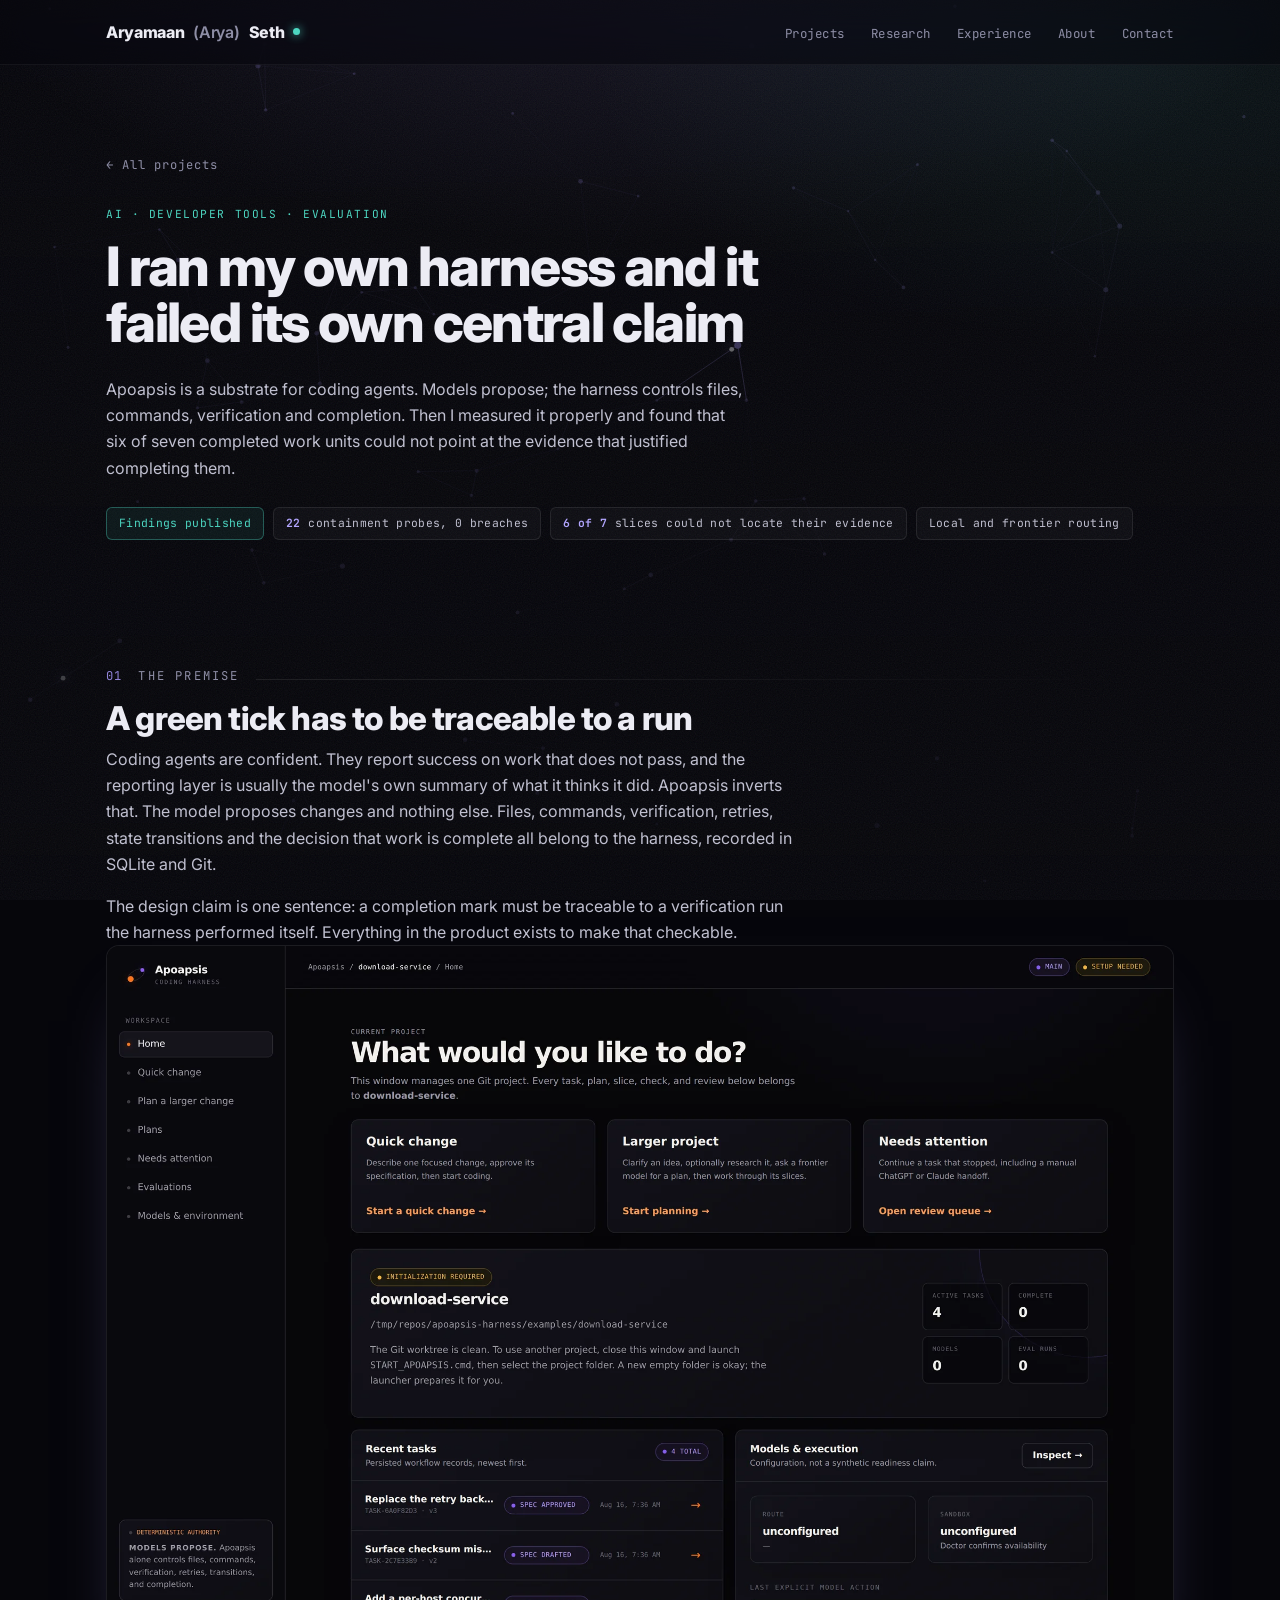
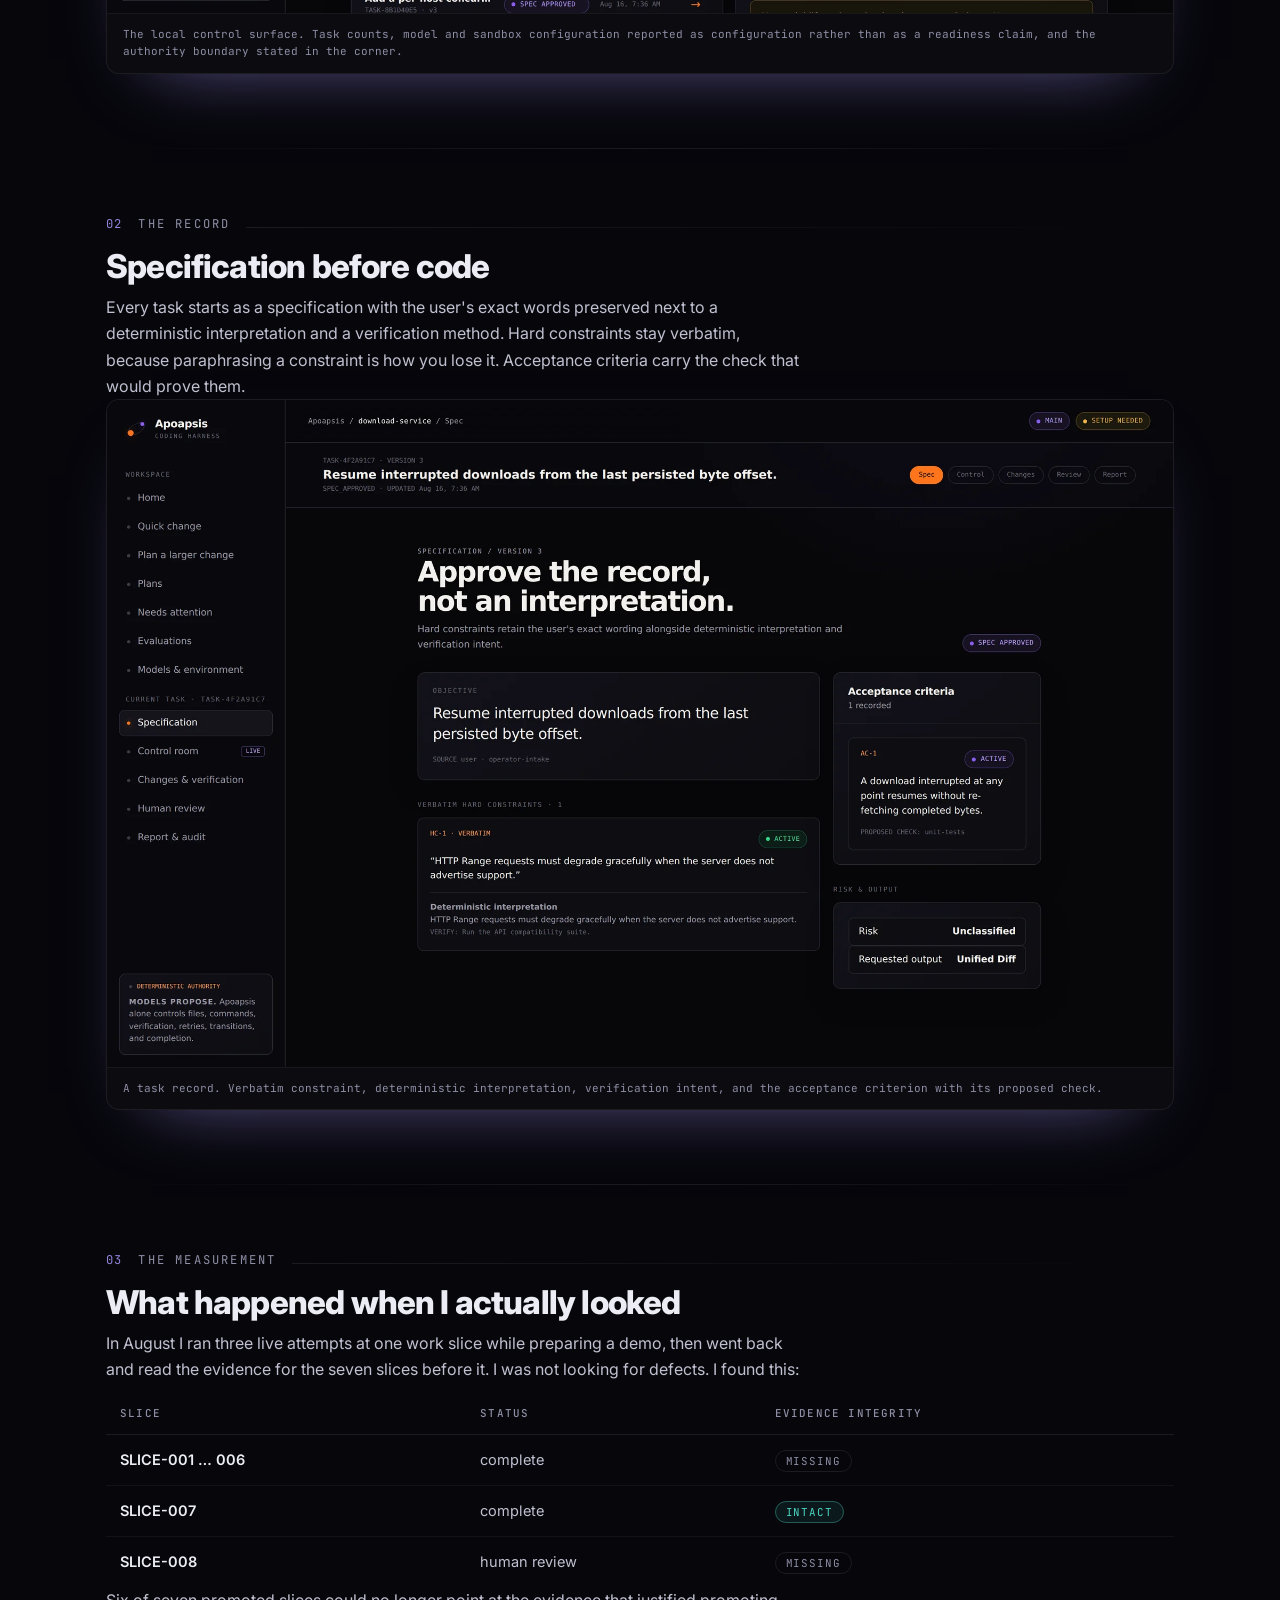
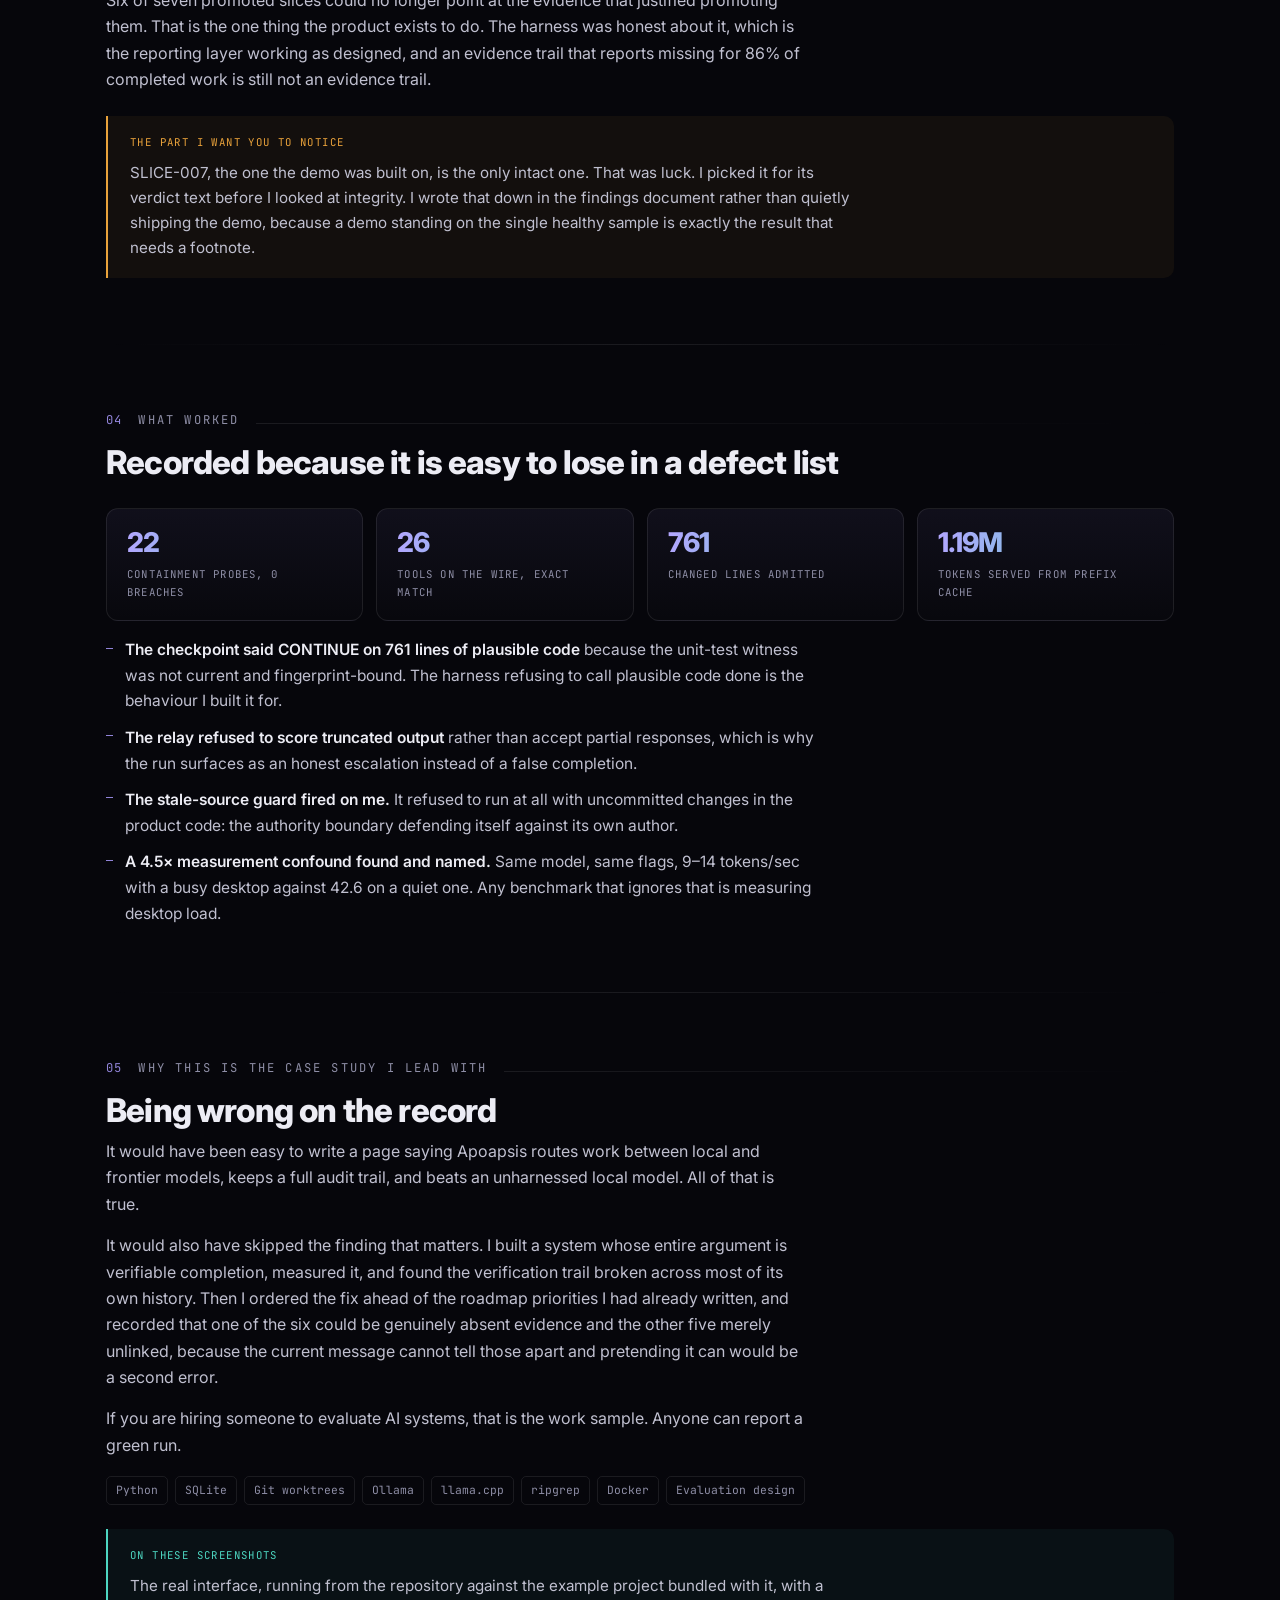
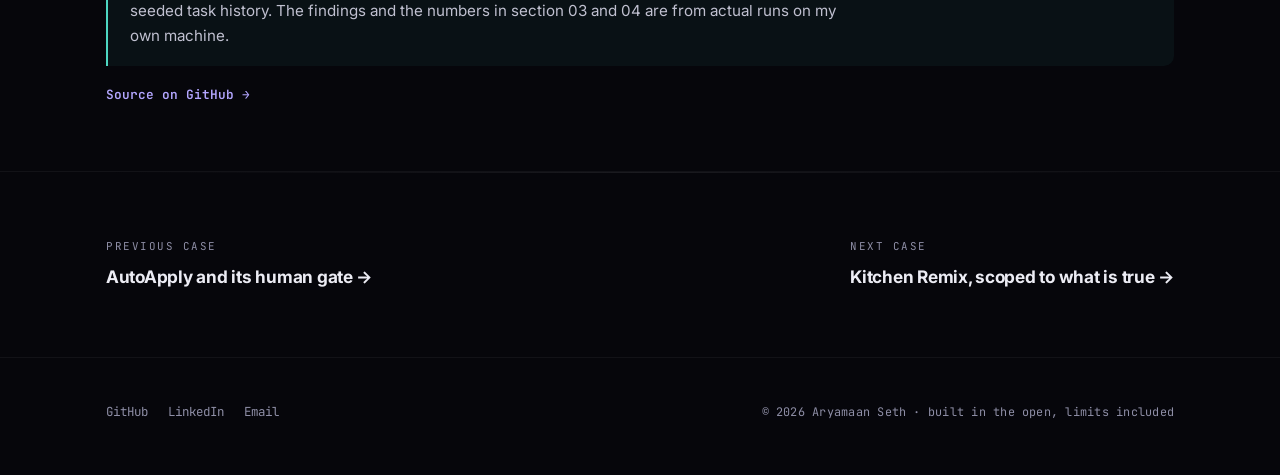
==== commit bdf935a3: "Kill every em dash, rewrite About in Arya's own words" ====
--- a/projects/apoapsis.html
+++ b/projects/apoapsis.html
@@ -3,16 +3,16 @@
 <head>
 <meta charset="UTF-8">
 <meta name="viewport" content="width=device-width, initial-scale=1.0">
-<title>Apoapsis Harness — verification layer for coding agents | Aryamaan Seth</title>
+<title>Apoapsis Harness: a verification layer for coding agents | Aryamaan Seth</title>
 <meta name="description" content="A harness where models propose and the system controls verification. Then I measured it and found six of seven completed slices could not locate their own evidence.">
 <meta name="author" content="Aryamaan Seth">
-<meta property="og:title" content="Apoapsis Harness — verification layer for coding agents | Aryamaan Seth">
+<meta property="og:title" content="Apoapsis Harness: a verification layer for coding agents | Aryamaan Seth">
 <meta property="og:description" content="A harness where models propose and the system controls verification. Then I measured it and found six of seven completed slices could not locate their own evidence.">
 <meta property="og:type" content="article">
 <meta property="og:url" content="https://adrianseth1.github.io/projects/apoapsis.html">
 <meta property="og:image" content="https://adrianseth1.github.io/assets/apoapsis-overview.webp">
 <meta name="twitter:card" content="summary_large_image">
-<meta name="twitter:title" content="Apoapsis Harness — verification layer for coding agents | Aryamaan Seth">
+<meta name="twitter:title" content="Apoapsis Harness: a verification layer for coding agents | Aryamaan Seth">
 <meta name="twitter:description" content="A harness where models propose and the system controls verification. Then I measured it and found six of seven completed slices could not locate their own evidence.">
 <meta name="twitter:image" content="https://adrianseth1.github.io/assets/apoapsis-overview.webp">
 <link rel="icon" type="image/svg+xml" href="../favicon.svg">
